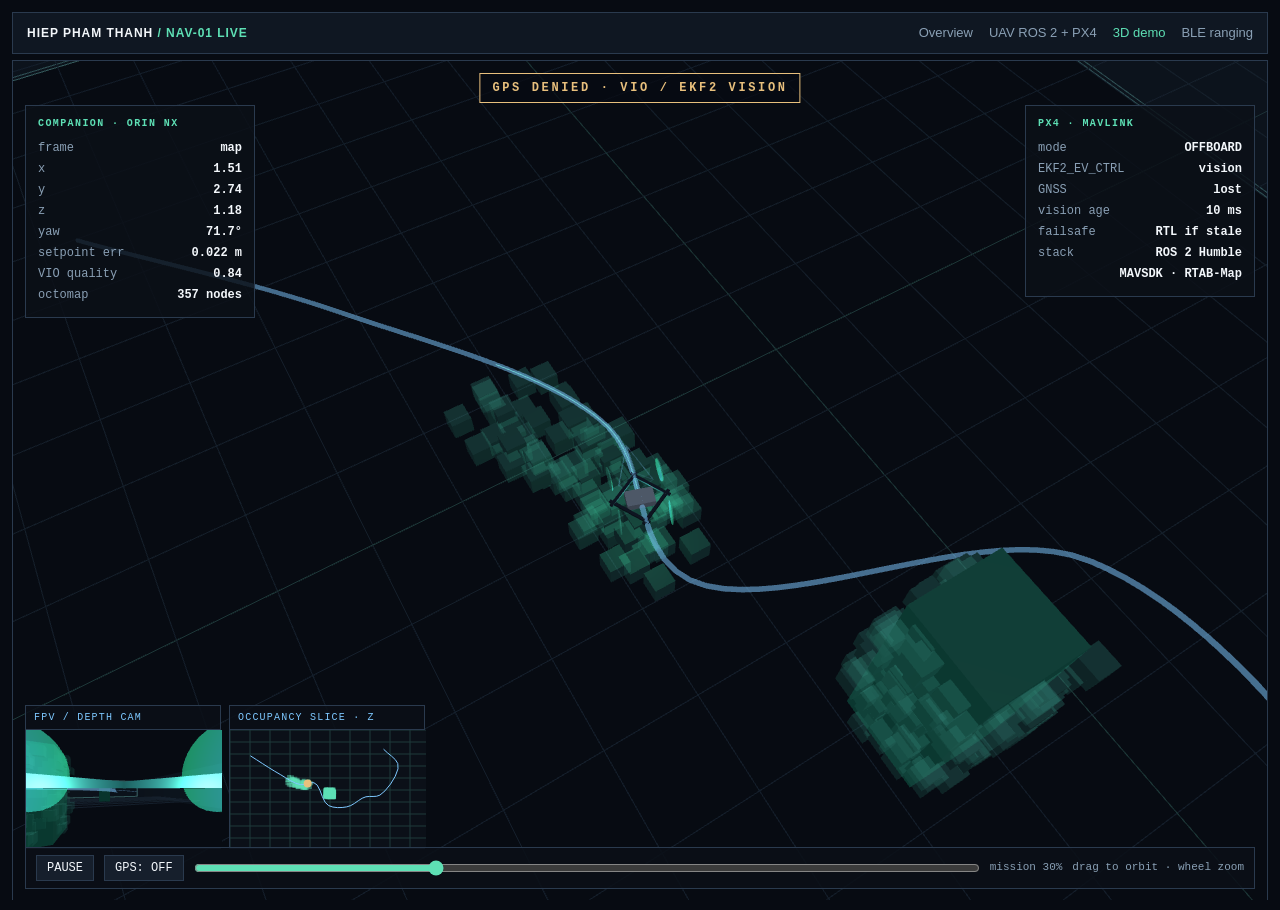
==== demo.html @ d5bab19a "NAV-01 GPS-denied guidance demo and portfolio pages" ====
<!DOCTYPE html>
<html lang="en">
<head>
  <meta charset="utf-8" />
  <meta name="viewport" content="width=device-width, initial-scale=1" />
  <title>NAV-01 · GPS-denied guidance demo</title>
  <link rel="stylesheet" href="css/site.css" />
  <style>
    html, body { height: 100%; overflow: hidden; background: #070b12; }
    .wrap { max-width: none; padding: 0; height: 100%; }
    nav { margin: 10px 12px 0; }
    #stage { position: relative; height: calc(100% - 58px); margin: 8px 12px 12px; border: 1px solid var(--line); background: #070b12; }
    canvas.webgl { display: block; width: 100%; height: 100%; }
    .hud {
      position: absolute; inset: 0; pointer-events: none;
      font-family: Consolas, "Cascadia Mono", monospace;
    }
    .hud * { pointer-events: auto; }
    .banner {
      position: absolute; top: 12px; left: 50%; transform: translateX(-50%);
      letter-spacing: 0.22em; font-size: 12px; font-weight: 700;
      color: #e8c07d; border: 1px solid #e8c07d; padding: 5px 12px;
      background: rgba(7,11,18,0.72);
    }
    .banner.go { color: #5ee0b5; border-color: #5ee0b5; }
    .panel-hud {
      position: absolute; background: rgba(11,16,24,0.82);
      border: 1px solid var(--line); padding: 10px 12px; width: 230px;
      font-size: 12px; color: var(--muted);
    }
    .panel-hud h4 {
      color: var(--accent); font-size: 10px; letter-spacing: 0.14em;
      margin: 0 0 8px; font-weight: 700;
    }
    .row { display: flex; justify-content: space-between; gap: 8px; margin: 3px 0; }
    .row b { color: var(--title); font-weight: 600; }
    .left { left: 12px; top: 44px; }
    .right { right: 12px; top: 44px; }
    .feeds {
      position: absolute; left: 12px; bottom: 52px; display: flex; gap: 8px;
    }
    .feed {
      width: 196px; background: rgba(11,16,24,0.86); border: 1px solid var(--line);
    }
    .feed .cap {
      font-size: 10px; letter-spacing: 0.12em; color: var(--accent-2);
      padding: 4px 8px; border-bottom: 1px solid var(--line);
    }
    .feed canvas { display: block; width: 196px; height: 118px; background: #0b1018; }
    .bar {
      position: absolute; left: 12px; right: 12px; bottom: 12px;
      display: flex; align-items: center; gap: 10px;
      background: rgba(11,16,24,0.86); border: 1px solid var(--line); padding: 7px 10px;
    }
    .bar button {
      background: #161f2c; color: var(--title); border: 1px solid var(--line);
      padding: 5px 10px; cursor: pointer; font: 12px Consolas, monospace;
    }
    .bar button:hover { border-color: var(--accent); color: var(--accent); }
    .bar input[type=range] { flex: 1; accent-color: #5ee0b5; }
    .hint { color: var(--muted); font-size: 11px; }
  </style>
</head>
<body>
  <div class="wrap">
    <nav>
      <div class="brand">HIEP PHAM THANH <span>/ NAV-01 LIVE</span></div>
      <div class="links">
        <a href="index.html">Overview</a>
        <a href="uav.html">UAV ROS 2 + PX4</a>
        <a class="on" href="demo.html">3D demo</a>
        <a href="ble.html">BLE ranging</a>
      </div>
    </nav>
    <div id="stage">
      <canvas id="view" class="webgl"></canvas>
      <div class="hud">
        <div class="banner" id="gpsBanner">GPS DENIED · VIO / EKF2 VISION</div>
        <div class="panel-hud left">
          <h4>COMPANION · ORIN NX</h4>
          <div class="row"><span>frame</span><b id="tFrame">map</b></div>
          <div class="row"><span>x</span><b id="tX">0.00</b></div>
          <div class="row"><span>y</span><b id="tY">0.00</b></div>
          <div class="row"><span>z</span><b id="tZ">0.00</b></div>
          <div class="row"><span>yaw</span><b id="tYaw">0.0°</b></div>
          <div class="row"><span>setpoint err</span><b id="tErr">0.04 m</b></div>
          <div class="row"><span>VIO quality</span><b id="tVio">0.92</b></div>
          <div class="row"><span>octomap</span><b id="tOcc">0 nodes</b></div>
        </div>
        <div class="panel-hud right">
          <h4>PX4 · MAVLINK</h4>
          <div class="row"><span>mode</span><b>OFFBOARD</b></div>
          <div class="row"><span>EKF2_EV_CTRL</span><b>vision</b></div>
          <div class="row"><span>GNSS</span><b id="tGps">lost</b></div>
          <div class="row"><span>vision age</span><b id="tAge">12 ms</b></div>
          <div class="row"><span>failsafe</span><b>RTL if stale</b></div>
          <div class="row"><span>stack</span><b>ROS 2 Humble</b></div>
          <div class="row"><span></span><b>MAVSDK · RTAB-Map</b></div>
        </div>
        <div class="feeds">
          <div class="feed">
            <div class="cap">FPV / DEPTH CAM</div>
            <canvas id="fpv" class="webgl" width="196" height="118"></canvas>
          </div>
          <div class="feed">
            <div class="cap">OCCUPANCY SLICE · Z</div>
            <canvas id="occ" width="196" height="118"></canvas>
          </div>
        </div>
        <div class="bar">
          <button id="btnPlay">PAUSE</button>
          <button id="btnGps">GPS: OFF</button>
          <input id="scrub" type="range" min="0" max="1000" value="0" />
          <span class="hint" id="tMission">mission 0%</span>
          <span class="hint">drag to orbit · wheel zoom</span>
        </div>
      </div>
    </div>
  </div>
  <script src="vendor/three.min.js"></script>
  <script>
  (() => {
    const stage = document.getElementById("stage");
    const canvas = document.getElementById("view");
    const renderer = new THREE.WebGLRenderer({ canvas, antialias: true, alpha: false });
    renderer.setPixelRatio(Math.min(devicePixelRatio, 2));
    renderer.outputColorSpace = THREE.SRGBColorSpace;
    renderer.setClearColor(0x070b12, 1);

    const scene = new THREE.Scene();
    scene.fog = new THREE.FogExp2(0x070b12, 0.028);

    const camera = new THREE.PerspectiveCamera(50, 1, 0.08, 80);
    const fpvCam = new THREE.PerspectiveCamera(70, 196 / 118, 0.05, 20);

    const fpvCanvas = document.getElementById("fpv");
    const fpvRenderer = new THREE.WebGLRenderer({ canvas: fpvCanvas, antialias: true });
    fpvRenderer.setPixelRatio(1);
    fpvRenderer.setSize(196, 118, false);
    fpvRenderer.setClearColor(0x070b12, 1);
    const occCanvas = document.getElementById("occ");
    const occCtx = occCanvas.getContext("2d");

    scene.add(new THREE.HemisphereLight(0xb7d4ff, 0x1a1510, 0.55));
    const sun = new THREE.DirectionalLight(0xe8f2ff, 0.85);
    sun.position.set(6, 12, 4);
    scene.add(sun);
    const noseLight = new THREE.PointLight(0x5ee0b5, 1.4, 6);
    scene.add(noseLight);

    const grid = new THREE.GridHelper(28, 28, 0x1e3a3a, 0x15202c);
    scene.add(grid);

    const matWall = new THREE.MeshStandardMaterial({ color: 0x1b2836, metalness: 0.15, roughness: 0.8 });
    const matAccent = new THREE.MeshStandardMaterial({ color: 0x0e3d34, emissive: 0x08352c, metalness: 0.2, roughness: 0.6 });
    function box(w, h, d, x, y, z, mat = matWall) {
      const m = new THREE.Mesh(new THREE.BoxGeometry(w, h, d), mat);
      m.position.set(x, y, z);
      scene.add(m);
      return m;
    }
    function wallEdges(w, h, d, x, y, z) {
      const mesh = new THREE.Mesh(new THREE.BoxGeometry(w, h, d), new THREE.MeshBasicMaterial({
        color: 0x1a2a38, transparent: true, opacity: 0.16, side: THREE.DoubleSide
      }));
      mesh.position.set(x, y, z);
      scene.add(mesh);
      const edges = new THREE.LineSegments(
        new THREE.EdgesGeometry(mesh.geometry),
        new THREE.LineBasicMaterial({ color: 0x3d6a6a })
      );
      edges.position.copy(mesh.position);
      scene.add(edges);
    }
    wallEdges(28, 3.2, 0.08, 4, 1.5, -7.2);
    wallEdges(28, 3.2, 0.08, 4, 1.5, 11.2);
    wallEdges(0.08, 3.2, 18.5, -10, 1.5, 2);
    wallEdges(0.08, 3.2, 18.5, 18, 1.5, 2);
    const pillars = [
      box(0.9, 2.2, 0.9, 4.2, 1.1, 1.4, matAccent),
      box(0.9, 2.2, 0.9, 8.6, 1.1, -1.8, matAccent),
      box(1.1, 2.2, 1.1, 11.2, 1.1, 3.6, matAccent),
    ];

    const drone = new THREE.Group();
    const bodyMat = new THREE.MeshStandardMaterial({ color: 0xd5dee8, metalness: 0.55, roughness: 0.28 });
    const armMat = new THREE.MeshStandardMaterial({ color: 0x2a3544, metalness: 0.4, roughness: 0.45 });
    const propMat = new THREE.MeshStandardMaterial({ color: 0x5ee0b5, emissive: 0x146b4d, emissiveIntensity: 0.55, transparent: true, opacity: 0.55 });
    drone.add(new THREE.Mesh(new THREE.BoxGeometry(0.26, 0.07, 0.16), bodyMat));
    [[0.22, 0.22], [0.22, -0.22], [-0.22, 0.22], [-0.22, -0.22]].forEach(([x, z], i) => {
      const arm = new THREE.Mesh(new THREE.BoxGeometry(0.42, 0.018, 0.03), armMat);
      arm.position.set(x * 0.55, 0.01, z * 0.55);
      arm.rotation.y = Math.atan2(z, x);
      drone.add(arm);
      const prop = new THREE.Mesh(new THREE.CylinderGeometry(0.11, 0.11, 0.01, 24), propMat);
      prop.rotation.x = Math.PI / 2;
      prop.position.set(x * 1.05, 0.05, z * 1.05);
      prop.userData.spin = i % 2 ? 1 : -1;
      drone.add(prop);
    });
    const frustum = new THREE.Mesh(
      new THREE.ConeGeometry(0.16, 0.42, 4, 1, true),
      new THREE.MeshBasicMaterial({ color: 0x7ec8ff, transparent: true, opacity: 0.12, wireframe: true })
    );
    frustum.rotation.x = -Math.PI / 2;
    frustum.position.set(0, 0, -0.38);
    frustum.layers.set(2);
    drone.add(frustum);
    scene.add(drone);
    camera.layers.enable(2);

    const curve = new THREE.CatmullRomCurve3([
      new THREE.Vector3(-5.5, 0.35, 6.5),
      new THREE.Vector3(-2.2, 0.9, 4.2),
      new THREE.Vector3(0.6, 1.15, 2.6),
      new THREE.Vector3(2.4, 1.2, 2.8),
      new THREE.Vector3(4.0, 1.25, -0.2),
      new THREE.Vector3(6.4, 1.3, -0.4),
      new THREE.Vector3(8.5, 1.28, 0.9),
      new THREE.Vector3(10.4, 1.32, 1.2),
      new THREE.Vector3(12.6, 1.2, 5.2),
      new THREE.Vector3(10.8, 1.05, 7.4),
    ]);
    const pathGeo = new THREE.TubeGeometry(curve, 180, 0.025, 8, false);
    scene.add(new THREE.Mesh(pathGeo, new THREE.MeshBasicMaterial({ color: 0x7ec8ff, transparent: true, opacity: 0.55 })));

    const trailPts = [];
    const trailGeo = new THREE.BufferGeometry();
    const trail = new THREE.Line(trailGeo, new THREE.LineBasicMaterial({ color: 0x5ee0b5 }));
    scene.add(trail);

    const maxOcc = 900;
    const occMesh = new THREE.InstancedMesh(
      new THREE.BoxGeometry(0.22, 0.22, 0.22),
      new THREE.MeshStandardMaterial({ color: 0x5ee0b5, transparent: true, opacity: 0.32, roughness: 0.5 }),
      maxOcc
    );
    occMesh.instanceMatrix.setUsage(THREE.DynamicDrawUsage);
    occMesh.count = 0;
    scene.add(occMesh);
    const dummy = new THREE.Object3D();
    const occCells = [];
    function considerOcc(x, y, z) {
      const k = `${x.toFixed(1)},${y.toFixed(1)},${z.toFixed(1)}`;
      if (occCells.find((c) => c.k === k) || occCells.length >= maxOcc) return;
      occCells.push({ k, x, y, z });
    }
    function harvestOcc(pos) {
      pillars.forEach((p) => {
        if (pos.distanceTo(p.position) < 5.2) {
          for (let i = 0; i < 10; i++) {
            considerOcc(
              p.position.x + (Math.random() - 0.5) * 1.1,
              0.2 + Math.random() * 1.8,
              p.position.z + (Math.random() - 0.5) * 1.1
            );
          }
        }
      });
      for (let i = 0; i < 3; i++) {
        considerOcc(pos.x + (Math.random() - 0.5) * 1.1, 0.1 + Math.random() * 0.25, pos.z + (Math.random() - 0.5) * 1.1);
      }
    }
    function syncOcc() {
      occCells.forEach((c, i) => {
        dummy.position.set(c.x, c.y, c.z);
        dummy.scale.setScalar(1);
        dummy.updateMatrix();
        occMesh.setMatrixAt(i, dummy.matrix);
      });
      occMesh.count = occCells.length;
      occMesh.instanceMatrix.needsUpdate = true;
    }

    let playing = true;
    let gpsOn = false;
    let t = 0.22;
    const orbit = { theta: 0.5, phi: 0.58, r: 8.6 };
    let dragging = false, lx = 0, ly = 0;

    canvas.addEventListener("pointerdown", (e) => { dragging = true; lx = e.clientX; ly = e.clientY; });
    window.addEventListener("pointerup", () => dragging = false);
    window.addEventListener("pointermove", (e) => {
      if (!dragging) return;
      orbit.theta -= (e.clientX - lx) * 0.005;
      orbit.phi = Math.min(1.25, Math.max(0.18, orbit.phi + (e.clientY - ly) * 0.005));
      lx = e.clientX; ly = e.clientY;
    });
    stage.addEventListener("wheel", (e) => {
      e.preventDefault();
      orbit.r = Math.min(14, Math.max(3.2, orbit.r + e.deltaY * 0.006));
    }, { passive: false });

    document.getElementById("btnPlay").onclick = () => {
      playing = !playing;
      document.getElementById("btnPlay").textContent = playing ? "PAUSE" : "PLAY";
    };
    document.getElementById("btnGps").onclick = () => {
      gpsOn = !gpsOn;
      document.getElementById("btnGps").textContent = gpsOn ? "GPS: ON" : "GPS: OFF";
      const b = document.getElementById("gpsBanner");
      b.textContent = gpsOn ? "GNSS LOCK · EKF2 GPS+VISION" : "GPS DENIED · VIO / EKF2 VISION";
      b.classList.toggle("go", gpsOn);
      document.getElementById("tGps").textContent = gpsOn ? "fix" : "lost";
    };
    const scrub = document.getElementById("scrub");
    scrub.oninput = () => { t = Number(scrub.value) / 1000; };

    function resize() {
      const w = stage.clientWidth, h = stage.clientHeight;
      renderer.setSize(w, h, false);
      camera.aspect = w / Math.max(h, 1);
      camera.updateProjectionMatrix();
    }
    window.addEventListener("resize", resize);
    resize();

    const tmp = new THREE.Vector3();
    const look = new THREE.Vector3();
    function poseAt(u) {
      const p = curve.getPointAt(u);
      const tan = curve.getTangentAt(u);
      return { p, tan };
    }

    function drawOccMap(pos) {
      const w = occCanvas.width, h = occCanvas.height;
      occCtx.fillStyle = "#0b1018";
      occCtx.fillRect(0, 0, w, h);
      occCtx.strokeStyle = "#1e3a3a";
      for (let i = 0; i < 10; i++) {
        occCtx.beginPath(); occCtx.moveTo(i * 20, 0); occCtx.lineTo(i * 20, h); occCtx.stroke();
        occCtx.beginPath(); occCtx.moveTo(0, i * 12); occCtx.lineTo(w, i * 12); occCtx.stroke();
      }
      const sx = (x) => ((x + 8) / 24) * w;
      const sy = (z) => h - ((z + 6) / 16) * h;
      occCtx.fillStyle = "rgba(94,224,181,0.45)";
      occCells.forEach((c) => occCtx.fillRect(sx(c.x) - 2, sy(c.z) - 2, 4, 4));
      occCtx.strokeStyle = "#7ec8ff";
      occCtx.beginPath();
      curve.getPoints(40).forEach((p, i) => i ? occCtx.lineTo(sx(p.x), sy(p.z)) : occCtx.moveTo(sx(p.x), sy(p.z)));
      occCtx.stroke();
      occCtx.fillStyle = "#e8c07d";
      occCtx.beginPath(); occCtx.arc(sx(pos.x), sy(pos.z), 4, 0, Math.PI * 2); occCtx.fill();
    }

    const clock = new THREE.Clock();
    function tick() {
      requestAnimationFrame(tick);
      const dt = Math.min(clock.getDelta(), 0.05);
      if (playing) t = (t + dt * 0.06) % 1;
      scrub.value = String(Math.floor(t * 1000));

      const { p, tan } = poseAt(t);
      drone.position.copy(p);
      drone.lookAt(p.x + tan.x, p.y + tan.y, p.z + tan.z);
      drone.children.forEach((ch) => {
        if (ch.userData.spin) ch.rotation.z += dt * 28 * ch.userData.spin;
      });
      noseLight.position.copy(p);

      trailPts.push(p.clone());
      if (trailPts.length > 240) trailPts.shift();
      trailGeo.setFromPoints(trailPts);

      harvestOcc(p);
      if (playing) syncOcc();

      const yaw = Math.atan2(tan.x, tan.z);
      document.getElementById("tX").textContent = p.x.toFixed(2);
      document.getElementById("tY").textContent = p.z.toFixed(2);
      document.getElementById("tZ").textContent = p.y.toFixed(2);
      document.getElementById("tYaw").textContent = (yaw * 180 / Math.PI).toFixed(1) + "°";
      document.getElementById("tErr").textContent = (0.03 + Math.sin(t * 40) * 0.02).toFixed(3) + " m";
      document.getElementById("tVio").textContent = (gpsOn ? 0.97 : 0.88 + 0.08 * Math.sin(t * 12)).toFixed(2);
      document.getElementById("tOcc").textContent = occCells.length + " nodes";
      document.getElementById("tAge").textContent = (9 + Math.floor(Math.random() * 8)) + " ms";
      document.getElementById("tFrame").textContent = gpsOn ? "local_ned" : "map";
      document.getElementById("tMission").textContent = "mission " + Math.floor(t * 100) + "%";

      tmp.set(
        p.x + orbit.r * Math.sin(orbit.phi) * Math.cos(orbit.theta),
        p.y + orbit.r * Math.cos(orbit.phi),
        p.z + orbit.r * Math.sin(orbit.phi) * Math.sin(orbit.theta)
      );
      camera.position.lerp(tmp, 0.12);
      look.copy(p); look.y += 0.3;
      camera.lookAt(look);

      fpvCam.position.copy(p);
      fpvCam.lookAt(p.x + tan.x * 3, p.y + 0.05, p.z + tan.z * 3);

      renderer.render(scene, camera);
      fpvRenderer.render(scene, fpvCam);
      drawOccMap(p);
    }
    tick();
  })();
  </script>
</body>
</html>
---- css/site.css ----
:root {
  --bg: #0b1018;
  --bg-2: #111924;
  --panel: #161f2c;
  --line: #2a3a4e;
  --ink: #d7e2ee;
  --muted: #8aa0b5;
  --title: #f3f7fb;
  --accent: #5ee0b5;
  --accent-2: #7ec8ff;
  --warn: #e8c07d;
  --max: 1080px;
}
* { box-sizing: border-box; margin: 0; padding: 0; }
html, body {
  background: var(--bg);
  color: var(--ink);
  font: 15px/1.5 "Segoe UI", "IBM Plex Sans", Calibri, sans-serif;
}
body {
  background-image:
    linear-gradient(rgba(94,224,181,0.035) 1px, transparent 1px),
    linear-gradient(90deg, rgba(94,224,181,0.035) 1px, transparent 1px);
  background-size: 28px 28px;
  min-height: 100vh;
}
a { color: var(--accent); text-decoration: none; }
a:hover { text-decoration: underline; }
.wrap { max-width: var(--max); margin: 0 auto; padding: 22px 22px 64px; }
nav {
  display: flex;
  justify-content: space-between;
  align-items: center;
  gap: 16px;
  padding: 10px 14px;
  border: 1px solid var(--line);
  background: rgba(17,25,36,0.92);
  position: sticky;
  top: 12px;
  z-index: 5;
}
.brand { font-weight: 700; letter-spacing: 0.08em; color: var(--title); font-size: 12px; }
.brand span { color: var(--accent); }
.links { display: flex; gap: 16px; flex-wrap: wrap; font-size: 13px; }
.links a { color: var(--muted); text-decoration: none; }
.links a:hover, .links a.on { color: var(--accent); }
.hero { margin: 36px 0 28px; }
.kicker {
  font-size: 11px;
  letter-spacing: 0.16em;
  text-transform: uppercase;
  color: var(--accent);
  font-weight: 700;
}
h1 { font-size: 34px; line-height: 1.1; color: var(--title); margin: 8px 0 10px; letter-spacing: 0.02em; }
.lede { color: var(--muted); max-width: 72ch; }
.meta { margin-top: 14px; display: flex; gap: 18px; flex-wrap: wrap; color: var(--muted); font-size: 13px; }
.grid { display: grid; grid-template-columns: repeat(2, 1fr); gap: 14px; }
.card {
  background: var(--panel);
  border: 1px solid var(--line);
  padding: 16px 16px 14px;
  min-height: 148px;
  display: flex;
  flex-direction: column;
  gap: 6px;
}
.card:hover { border-color: var(--accent); }
.card .id { font-size: 11px; color: var(--accent-2); letter-spacing: 0.12em; }
.card h2 { font-size: 18px; color: var(--title); }
.card p { color: var(--muted); font-size: 13.5px; flex: 1; }
.tagrow { display: flex; gap: 6px; flex-wrap: wrap; }
.tag {
  font-size: 11px;
  border: 1px solid var(--line);
  color: var(--ink);
  padding: 2px 7px;
}
.stats { display: grid; grid-template-columns: repeat(4, 1fr); gap: 10px; margin: 22px 0; }
.stat { background: var(--bg-2); border: 1px solid var(--line); padding: 12px; }
.stat b { display: block; color: var(--accent); font-size: 20px; font-family: Consolas, monospace; }
.stat span { color: var(--muted); font-size: 12px; }
h3 { color: var(--title); font-size: 18px; margin: 28px 0 10px; }
p { margin: 0 0 10px; }
ul, ol { padding-left: 18px; margin: 0 0 12px; }
li { margin: 0 0 5px; }
.panel {
  background: var(--panel);
  border: 1px solid var(--line);
  padding: 16px;
  margin: 12px 0 18px;
  overflow-x: auto;
}
.note { color: var(--warn); font-size: 13px; }
.two { display: grid; grid-template-columns: 1.15fr 0.85fr; gap: 14px; }
table { width: 100%; border-collapse: collapse; font-size: 13.5px; }
th, td { text-align: left; padding: 7px 8px; border-bottom: 1px solid var(--line); vertical-align: top; }
th { color: var(--muted); font-weight: 600; font-size: 12px; letter-spacing: 0.06em; text-transform: uppercase; }
code, .mono { font-family: Consolas, "Cascadia Mono", monospace; font-size: 12.5px; color: var(--accent-2); }
footer { margin-top: 40px; color: var(--muted); font-size: 12px; border-top: 1px solid var(--line); padding-top: 14px; }
svg.diagram { width: 100%; height: auto; display: block; }
.steps { display: grid; grid-template-columns: repeat(5, 1fr); gap: 8px; }
.step { background: var(--bg-2); border: 1px solid var(--line); padding: 10px; font-size: 12.5px; }
.step b { display: block; color: var(--accent); font-size: 11px; letter-spacing: 0.08em; margin-bottom: 4px; }
@media (max-width: 820px) {
  .grid, .stats, .two, .steps { grid-template-columns: 1fr; }
  h1 { font-size: 26px; }
  nav { position: static; }
}
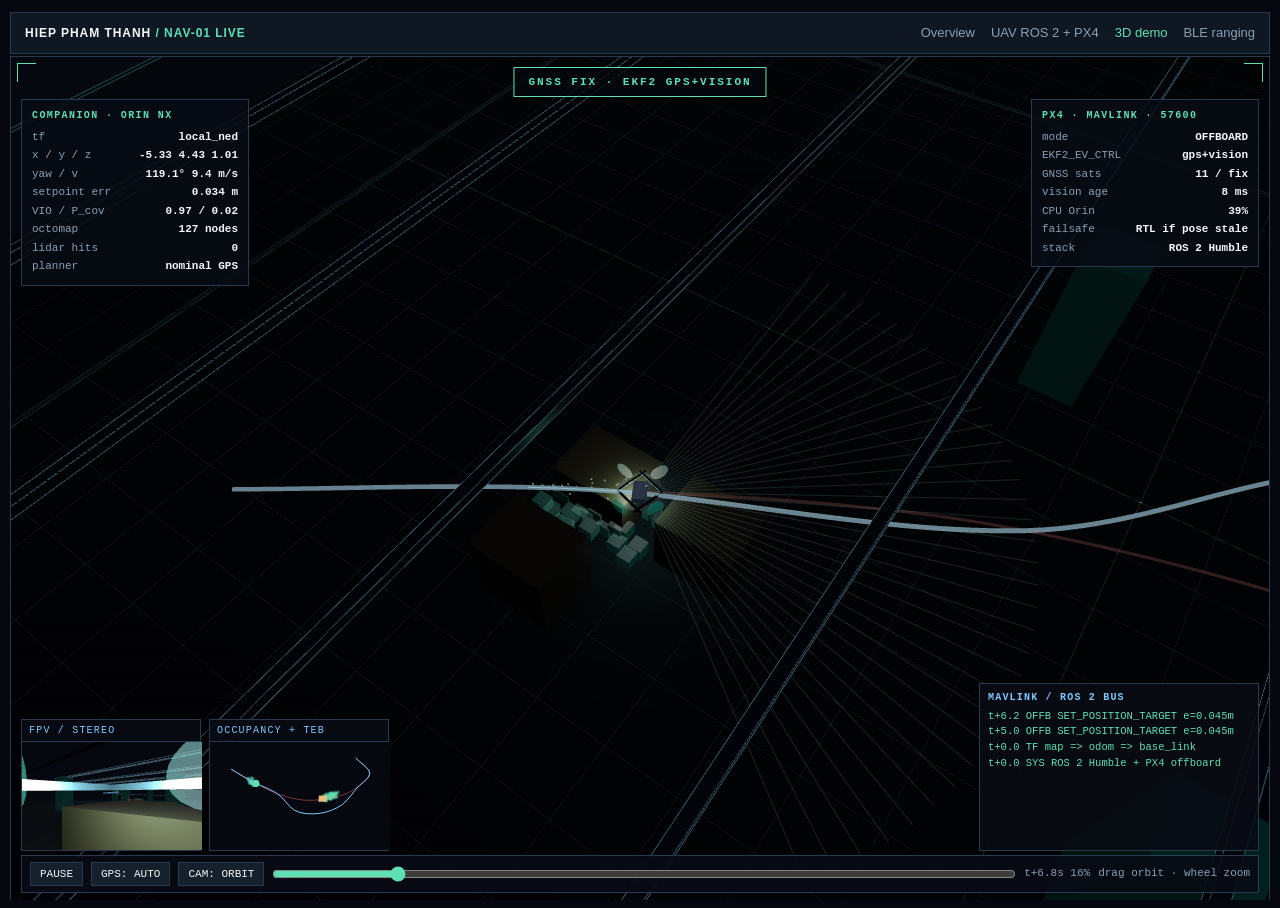
==== commit 9f981924: "Richer GPS-denied hangar demo: lidar, AGV dodge, TEB replan, MAVLink bus" ====
--- a/demo.html
+++ b/demo.html
@@ -6,59 +6,67 @@
   <title>NAV-01 · GPS-denied guidance demo</title>
   <link rel="stylesheet" href="css/site.css" />
   <style>
-    html, body { height: 100%; overflow: hidden; background: #070b12; }
+    html, body { height: 100%; overflow: hidden; background: #05080e; }
     .wrap { max-width: none; padding: 0; height: 100%; }
-    nav { margin: 10px 12px 0; }
-    #stage { position: relative; height: calc(100% - 58px); margin: 8px 12px 12px; border: 1px solid var(--line); background: #070b12; }
+    nav { margin: 8px 10px 0; }
+    #stage { position: relative; height: calc(100% - 52px); margin: 6px 10px 10px; border: 1px solid #2a3a4e; background: #05080e; overflow: hidden; }
     canvas.webgl { display: block; width: 100%; height: 100%; }
-    .hud {
-      position: absolute; inset: 0; pointer-events: none;
-      font-family: Consolas, "Cascadia Mono", monospace;
-    }
+    .scan {
+      pointer-events: none; position: absolute; inset: 0;
+      background: repeating-linear-gradient(transparent, transparent 2px, rgba(94,224,181,0.025) 3px);
+    }
+    .hud { position: absolute; inset: 0; pointer-events: none; font-family: Consolas, "Cascadia Mono", monospace; }
     .hud * { pointer-events: auto; }
     .banner {
-      position: absolute; top: 12px; left: 50%; transform: translateX(-50%);
-      letter-spacing: 0.22em; font-size: 12px; font-weight: 700;
-      color: #e8c07d; border: 1px solid #e8c07d; padding: 5px 12px;
-      background: rgba(7,11,18,0.72);
+      position: absolute; top: 10px; left: 50%; transform: translateX(-50%);
+      letter-spacing: 0.18em; font-size: 11px; font-weight: 700;
+      color: #e8c07d; border: 1px solid #e8c07d; padding: 6px 14px;
+      background: rgba(5,8,14,0.78); white-space: nowrap;
     }
     .banner.go { color: #5ee0b5; border-color: #5ee0b5; }
+    .banner.bad { color: #ff6b6b; border-color: #ff6b6b; animation: pulse 0.7s infinite; }
+    @keyframes pulse { 50% { opacity: 0.45; } }
     .panel-hud {
-      position: absolute; background: rgba(11,16,24,0.82);
-      border: 1px solid var(--line); padding: 10px 12px; width: 230px;
-      font-size: 12px; color: var(--muted);
-    }
-    .panel-hud h4 {
-      color: var(--accent); font-size: 10px; letter-spacing: 0.14em;
-      margin: 0 0 8px; font-weight: 700;
-    }
-    .row { display: flex; justify-content: space-between; gap: 8px; margin: 3px 0; }
-    .row b { color: var(--title); font-weight: 600; }
-    .left { left: 12px; top: 44px; }
-    .right { right: 12px; top: 44px; }
-    .feeds {
-      position: absolute; left: 12px; bottom: 52px; display: flex; gap: 8px;
-    }
-    .feed {
-      width: 196px; background: rgba(11,16,24,0.86); border: 1px solid var(--line);
-    }
-    .feed .cap {
-      font-size: 10px; letter-spacing: 0.12em; color: var(--accent-2);
-      padding: 4px 8px; border-bottom: 1px solid var(--line);
-    }
-    .feed canvas { display: block; width: 196px; height: 118px; background: #0b1018; }
+      position: absolute; background: rgba(8,12,20,0.86);
+      border: 1px solid #2a3a4e; padding: 8px 10px; width: 228px;
+      font-size: 11px; color: #8aa0b5;
+    }
+    .panel-hud h4 { color: #5ee0b5; font-size: 10px; letter-spacing: 0.14em; margin: 0 0 6px; }
+    .row { display: flex; justify-content: space-between; gap: 8px; margin: 2px 0; }
+    .row b { color: #f3f7fb; font-weight: 600; }
+    .warn { color: #e8c07d !important; }
+    .err { color: #ff8a8a !important; }
+    .left { left: 10px; top: 42px; }
+    .right { right: 10px; top: 42px; }
+    .log {
+      position: absolute; right: 10px; bottom: 52px; width: 280px; height: 168px;
+      background: rgba(8,12,20,0.88); border: 1px solid #2a3a4e; overflow: hidden;
+      font-size: 10.5px; color: #8aa0b5; padding: 6px 8px;
+    }
+    .log h4 { color: #7ec8ff; font-size: 10px; letter-spacing: 0.12em; margin: 0 0 4px; }
+    .log .line { white-space: nowrap; }
+    .log .ok { color: #5ee0b5; }
+    .log .y { color: #e8c07d; }
+    .log .r { color: #ff8a8a; }
+    .feeds { position: absolute; left: 10px; bottom: 52px; display: flex; gap: 8px; }
+    .feed { width: 180px; background: rgba(8,12,20,0.88); border: 1px solid #2a3a4e; }
+    .feed .cap { font-size: 10px; letter-spacing: 0.12em; color: #7ec8ff; padding: 3px 7px; border-bottom: 1px solid #2a3a4e; }
+    .feed canvas { display: block; width: 180px; height: 108px; background: #05080e; }
     .bar {
-      position: absolute; left: 12px; right: 12px; bottom: 12px;
-      display: flex; align-items: center; gap: 10px;
-      background: rgba(11,16,24,0.86); border: 1px solid var(--line); padding: 7px 10px;
+      position: absolute; left: 10px; right: 10px; bottom: 10px;
+      display: flex; align-items: center; gap: 8px;
+      background: rgba(8,12,20,0.9); border: 1px solid #2a3a4e; padding: 6px 8px;
     }
     .bar button {
-      background: #161f2c; color: var(--title); border: 1px solid var(--line);
-      padding: 5px 10px; cursor: pointer; font: 12px Consolas, monospace;
-    }
-    .bar button:hover { border-color: var(--accent); color: var(--accent); }
+      background: #161f2c; color: #f3f7fb; border: 1px solid #2a3a4e;
+      padding: 5px 9px; cursor: pointer; font: 11px Consolas, monospace;
+    }
+    .bar button:hover { border-color: #5ee0b5; color: #5ee0b5; }
     .bar input[type=range] { flex: 1; accent-color: #5ee0b5; }
-    .hint { color: var(--muted); font-size: 11px; }
+    .hint { color: #8aa0b5; font-size: 11px; }
+    .corners:before, .corners:after { content: ""; position: absolute; width: 18px; height: 18px; border: 1px solid #5ee0b5; pointer-events: none; }
+    .corners:before { top: 6px; left: 6px; border-right: 0; border-bottom: 0; }
+    .corners:after { top: 6px; right: 6px; border-left: 0; border-bottom: 0; }
   </style>
 </head>
 <body>
@@ -72,47 +80,47 @@
         <a href="ble.html">BLE ranging</a>
       </div>
     </nav>
-    <div id="stage">
+    <div id="stage" class="corners">
       <canvas id="view" class="webgl"></canvas>
+      <div class="scan"></div>
       <div class="hud">
         <div class="banner" id="gpsBanner">GPS DENIED · VIO / EKF2 VISION</div>
         <div class="panel-hud left">
           <h4>COMPANION · ORIN NX</h4>
-          <div class="row"><span>frame</span><b id="tFrame">map</b></div>
-          <div class="row"><span>x</span><b id="tX">0.00</b></div>
-          <div class="row"><span>y</span><b id="tY">0.00</b></div>
-          <div class="row"><span>z</span><b id="tZ">0.00</b></div>
-          <div class="row"><span>yaw</span><b id="tYaw">0.0°</b></div>
+          <div class="row"><span>tf</span><b id="tFrame">map => odom => base</b></div>
+          <div class="row"><span>x / y / z</span><b id="tPos">0 0 0</b></div>
+          <div class="row"><span>yaw / v</span><b id="tYaw">0°  0.0 m/s</b></div>
           <div class="row"><span>setpoint err</span><b id="tErr">0.04 m</b></div>
-          <div class="row"><span>VIO quality</span><b id="tVio">0.92</b></div>
+          <div class="row"><span>VIO / P_cov</span><b id="tVio">0.92 / 0.04</b></div>
           <div class="row"><span>octomap</span><b id="tOcc">0 nodes</b></div>
+          <div class="row"><span>lidar hits</span><b id="tLid">0</b></div>
+          <div class="row"><span>planner</span><b id="tPlan">nominal</b></div>
         </div>
         <div class="panel-hud right">
-          <h4>PX4 · MAVLINK</h4>
-          <div class="row"><span>mode</span><b>OFFBOARD</b></div>
-          <div class="row"><span>EKF2_EV_CTRL</span><b>vision</b></div>
-          <div class="row"><span>GNSS</span><b id="tGps">lost</b></div>
+          <h4>PX4 · MAVLINK · 57600</h4>
+          <div class="row"><span>mode</span><b id="tMode">OFFBOARD</b></div>
+          <div class="row"><span>EKF2_EV_CTRL</span><b id="tEkf">vision</b></div>
+          <div class="row"><span>GNSS sats</span><b id="tGps">0 / lost</b></div>
           <div class="row"><span>vision age</span><b id="tAge">12 ms</b></div>
-          <div class="row"><span>failsafe</span><b>RTL if stale</b></div>
+          <div class="row"><span>CPU Orin</span><b id="tCpu">41%</b></div>
+          <div class="row"><span>failsafe</span><b>RTL if pose stale</b></div>
           <div class="row"><span>stack</span><b>ROS 2 Humble</b></div>
-          <div class="row"><span></span><b>MAVSDK · RTAB-Map</b></div>
         </div>
         <div class="feeds">
-          <div class="feed">
-            <div class="cap">FPV / DEPTH CAM</div>
-            <canvas id="fpv" class="webgl" width="196" height="118"></canvas>
-          </div>
-          <div class="feed">
-            <div class="cap">OCCUPANCY SLICE · Z</div>
-            <canvas id="occ" width="196" height="118"></canvas>
-          </div>
+          <div class="feed"><div class="cap">FPV / STEREO</div><canvas id="fpv" class="webgl" width="180" height="108"></canvas></div>
+          <div class="feed"><div class="cap">OCCUPANCY + TEB</div><canvas id="occ" width="180" height="108"></canvas></div>
+        </div>
+        <div class="log" id="mavlog">
+          <h4>MAVLINK / ROS 2 BUS</h4>
+          <div id="logLines"></div>
         </div>
         <div class="bar">
           <button id="btnPlay">PAUSE</button>
-          <button id="btnGps">GPS: OFF</button>
+          <button id="btnGps">GPS: AUTO</button>
+          <button id="btnCam">CAM: ORBIT</button>
           <input id="scrub" type="range" min="0" max="1000" value="0" />
-          <span class="hint" id="tMission">mission 0%</span>
-          <span class="hint">drag to orbit · wheel zoom</span>
+          <span class="hint" id="tMission">t+0.0s</span>
+          <span class="hint">drag orbit · wheel zoom</span>
         </div>
       </div>
     </div>
@@ -122,173 +130,240 @@
   (() => {
     const stage = document.getElementById("stage");
     const canvas = document.getElementById("view");
-    const renderer = new THREE.WebGLRenderer({ canvas, antialias: true, alpha: false });
-    renderer.setPixelRatio(Math.min(devicePixelRatio, 2));
+    const renderer = new THREE.WebGLRenderer({ canvas, antialias: true });
+    renderer.setPixelRatio(Math.min(devicePixelRatio, 1.75));
     renderer.outputColorSpace = THREE.SRGBColorSpace;
-    renderer.setClearColor(0x070b12, 1);
+    renderer.setClearColor(0x05080e, 1);
+    renderer.toneMapping = THREE.ACESFilmicToneMapping;
+    renderer.toneMappingExposure = 1.05;
 
     const scene = new THREE.Scene();
-    scene.fog = new THREE.FogExp2(0x070b12, 0.028);
-
-    const camera = new THREE.PerspectiveCamera(50, 1, 0.08, 80);
-    const fpvCam = new THREE.PerspectiveCamera(70, 196 / 118, 0.05, 20);
-
-    const fpvCanvas = document.getElementById("fpv");
-    const fpvRenderer = new THREE.WebGLRenderer({ canvas: fpvCanvas, antialias: true });
-    fpvRenderer.setPixelRatio(1);
-    fpvRenderer.setSize(196, 118, false);
-    fpvRenderer.setClearColor(0x070b12, 1);
+    scene.fog = new THREE.FogExp2(0x05080e, 0.032);
+    const camera = new THREE.PerspectiveCamera(52, 1, 0.06, 90);
+    const fpvCam = new THREE.PerspectiveCamera(68, 180 / 108, 0.05, 18);
+    const fpvRenderer = new THREE.WebGLRenderer({ canvas: document.getElementById("fpv"), antialias: true });
+    fpvRenderer.setSize(180, 108, false);
+    fpvRenderer.setClearColor(0x05080e, 1);
     const occCanvas = document.getElementById("occ");
     const occCtx = occCanvas.getContext("2d");
 
-    scene.add(new THREE.HemisphereLight(0xb7d4ff, 0x1a1510, 0.55));
-    const sun = new THREE.DirectionalLight(0xe8f2ff, 0.85);
-    sun.position.set(6, 12, 4);
+    scene.add(new THREE.HemisphereLight(0x9ec4ff, 0x1a140e, 0.42));
+    const sun = new THREE.DirectionalLight(0xeaf3ff, 0.7);
+    sun.position.set(8, 14, 3);
     scene.add(sun);
-    const noseLight = new THREE.PointLight(0x5ee0b5, 1.4, 6);
+    const hangar = new THREE.PointLight(0x3aa0ff, 0.55, 40);
+    hangar.position.set(4, 3.4, 2);
+    scene.add(hangar);
+    const noseLight = new THREE.PointLight(0x5ee0b5, 2.2, 7);
     scene.add(noseLight);
-
-    const grid = new THREE.GridHelper(28, 28, 0x1e3a3a, 0x15202c);
-    scene.add(grid);
-
-    const matWall = new THREE.MeshStandardMaterial({ color: 0x1b2836, metalness: 0.15, roughness: 0.8 });
-    const matAccent = new THREE.MeshStandardMaterial({ color: 0x0e3d34, emissive: 0x08352c, metalness: 0.2, roughness: 0.6 });
-    function box(w, h, d, x, y, z, mat = matWall) {
+    const strobe = new THREE.PointLight(0xffffff, 0, 4);
+    scene.add(strobe);
+
+    scene.add(new THREE.GridHelper(36, 36, 0x1e3a3a, 0x121a24));
+    const floor = new THREE.Mesh(
+      new THREE.PlaneGeometry(36, 36),
+      new THREE.MeshStandardMaterial({ color: 0x0b1118, metalness: 0.35, roughness: 0.85 })
+    );
+    floor.rotation.x = -Math.PI / 2;
+    scene.add(floor);
+
+    const matSteel = new THREE.MeshStandardMaterial({ color: 0x243140, metalness: 0.55, roughness: 0.45 });
+    const matPillar = new THREE.MeshStandardMaterial({ color: 0x0f3d36, emissive: 0x06241f, metalness: 0.3, roughness: 0.5 });
+    const matCrate = new THREE.MeshStandardMaterial({ color: 0x3a2a18, metalness: 0.1, roughness: 0.8 });
+    const matAmber = new THREE.MeshStandardMaterial({ color: 0x8a5a12, emissive: 0x3a2208, metalness: 0.2, roughness: 0.6 });
+
+    function box(w, h, d, x, y, z, mat) {
       const m = new THREE.Mesh(new THREE.BoxGeometry(w, h, d), mat);
       m.position.set(x, y, z);
       scene.add(m);
       return m;
     }
-    function wallEdges(w, h, d, x, y, z) {
-      const mesh = new THREE.Mesh(new THREE.BoxGeometry(w, h, d), new THREE.MeshBasicMaterial({
-        color: 0x1a2a38, transparent: true, opacity: 0.16, side: THREE.DoubleSide
+    function edges(mesh, color) {
+      const e = new THREE.LineSegments(new THREE.EdgesGeometry(mesh.geometry), new THREE.LineBasicMaterial({ color }));
+      e.position.copy(mesh.position);
+      e.rotation.copy(mesh.rotation);
+      scene.add(e);
+    }
+    function wall(w, h, d, x, y, z) {
+      const m = box(w, h, d, x, y, z, new THREE.MeshStandardMaterial({
+        color: 0x15202c, transparent: true, opacity: 0.22, metalness: 0.2, roughness: 0.7, side: THREE.DoubleSide
       }));
-      mesh.position.set(x, y, z);
-      scene.add(mesh);
-      const edges = new THREE.LineSegments(
-        new THREE.EdgesGeometry(mesh.geometry),
-        new THREE.LineBasicMaterial({ color: 0x3d6a6a })
+      edges(m, 0x2f5a5a);
+    }
+    wall(34, 3.6, 0.08, 3, 1.8, -8.4);
+    wall(34, 3.6, 0.08, 3, 1.8, 12.2);
+    wall(0.08, 3.6, 20.8, -14, 1.8, 1.9);
+    wall(0.08, 3.6, 20.8, 20, 1.8, 1.9);
+
+    for (let i = -12; i <= 18; i += 3.2) {
+      const beam = box(0.12, 0.12, 20.4, i, 3.45, 1.9, matSteel);
+      edges(beam, 0x4a6a7a);
+    }
+
+    const pillars = [];
+    [[3.8, 1.2], [7.6, -2.1], [11.4, 3.4], [1.1, 5.4], [14.2, -0.4], [-1.8, -1.6], [9.2, 7.1]].forEach(([x, z]) => {
+      pillars.push(box(0.85, 2.4, 0.85, x, 1.2, z, matPillar));
+    });
+    [[-6, 4.2], [-4.4, 4.2], [-6, 5.8], [16.2, 8.2], [17.6, 8.2]].forEach(([x, z], i) => {
+      box(1.1, 0.7 + (i % 3) * 0.25, 0.9, x, 0.45, z, i > 2 ? matAmber : matCrate);
+    });
+
+    const agv = new THREE.Group();
+    const agvBody = new THREE.Mesh(new THREE.BoxGeometry(1.6, 0.45, 0.9), matAmber);
+    agvBody.position.y = 0.28;
+    agv.add(agvBody);
+    const agvLight = new THREE.PointLight(0xe8c07d, 1.1, 5);
+    agvLight.position.set(0.7, 0.4, 0);
+    agv.add(agvLight);
+    scene.add(agv);
+
+    function makeDrone() {
+      const g = new THREE.Group();
+      const body = new THREE.Mesh(new THREE.BoxGeometry(0.28, 0.08, 0.18),
+        new THREE.MeshStandardMaterial({ color: 0xd8e2ee, metalness: 0.7, roughness: 0.22 }));
+      g.add(body);
+      const armMat = new THREE.MeshStandardMaterial({ color: 0x2a3544, metalness: 0.5, roughness: 0.4 });
+      const propMat = new THREE.MeshStandardMaterial({ color: 0x5ee0b5, emissive: 0x146b4d, emissiveIntensity: 0.7, transparent: true, opacity: 0.5 });
+      [[1, 1], [1, -1], [-1, 1], [-1, -1]].forEach(([sx, sz], i) => {
+        const arm = new THREE.Mesh(new THREE.BoxGeometry(0.46, 0.018, 0.028), armMat);
+        arm.position.set(sx * 0.16, 0.01, sz * 0.12);
+        arm.rotation.y = Math.atan2(sz, sx);
+        g.add(arm);
+        const prop = new THREE.Mesh(new THREE.CylinderGeometry(0.12, 0.12, 0.008, 20), propMat);
+        prop.rotation.x = Math.PI / 2;
+        prop.position.set(sx * 0.28, 0.055, sz * 0.22);
+        prop.userData.spin = i % 2 ? 1 : -1;
+        g.add(prop);
+      });
+      const ring = new THREE.Mesh(
+        new THREE.RingGeometry(0.35, 0.42, 32),
+        new THREE.MeshBasicMaterial({ color: 0x7ec8ff, transparent: true, opacity: 0.28, side: THREE.DoubleSide })
       );
-      edges.position.copy(mesh.position);
-      scene.add(edges);
-    }
-    wallEdges(28, 3.2, 0.08, 4, 1.5, -7.2);
-    wallEdges(28, 3.2, 0.08, 4, 1.5, 11.2);
-    wallEdges(0.08, 3.2, 18.5, -10, 1.5, 2);
-    wallEdges(0.08, 3.2, 18.5, 18, 1.5, 2);
-    const pillars = [
-      box(0.9, 2.2, 0.9, 4.2, 1.1, 1.4, matAccent),
-      box(0.9, 2.2, 0.9, 8.6, 1.1, -1.8, matAccent),
-      box(1.1, 2.2, 1.1, 11.2, 1.1, 3.6, matAccent),
-    ];
-
-    const drone = new THREE.Group();
-    const bodyMat = new THREE.MeshStandardMaterial({ color: 0xd5dee8, metalness: 0.55, roughness: 0.28 });
-    const armMat = new THREE.MeshStandardMaterial({ color: 0x2a3544, metalness: 0.4, roughness: 0.45 });
-    const propMat = new THREE.MeshStandardMaterial({ color: 0x5ee0b5, emissive: 0x146b4d, emissiveIntensity: 0.55, transparent: true, opacity: 0.55 });
-    drone.add(new THREE.Mesh(new THREE.BoxGeometry(0.26, 0.07, 0.16), bodyMat));
-    [[0.22, 0.22], [0.22, -0.22], [-0.22, 0.22], [-0.22, -0.22]].forEach(([x, z], i) => {
-      const arm = new THREE.Mesh(new THREE.BoxGeometry(0.42, 0.018, 0.03), armMat);
-      arm.position.set(x * 0.55, 0.01, z * 0.55);
-      arm.rotation.y = Math.atan2(z, x);
-      drone.add(arm);
-      const prop = new THREE.Mesh(new THREE.CylinderGeometry(0.11, 0.11, 0.01, 24), propMat);
-      prop.rotation.x = Math.PI / 2;
-      prop.position.set(x * 1.05, 0.05, z * 1.05);
-      prop.userData.spin = i % 2 ? 1 : -1;
-      drone.add(prop);
-    });
-    const frustum = new THREE.Mesh(
-      new THREE.ConeGeometry(0.16, 0.42, 4, 1, true),
-      new THREE.MeshBasicMaterial({ color: 0x7ec8ff, transparent: true, opacity: 0.12, wireframe: true })
+      ring.rotation.x = -Math.PI / 2;
+      ring.userData.cov = true;
+      g.add(ring);
+      return g;
+    }
+    const drone = makeDrone();
+    scene.add(drone);
+
+    const nLidar = 36;
+    const lidarPos = new Float32Array(nLidar * 6);
+    const lidarGeo = new THREE.BufferGeometry();
+    lidarGeo.setAttribute("position", new THREE.BufferAttribute(lidarPos, 3));
+    const lidarLine = new THREE.LineSegments(lidarGeo, new THREE.LineBasicMaterial({
+      color: 0x5ee0b5, transparent: true, opacity: 0.16
+    }));
+    scene.add(lidarLine);
+
+    const nominal = new THREE.CatmullRomCurve3([
+      new THREE.Vector3(-10, 0.45, 7.2),
+      new THREE.Vector3(-6, 0.95, 4.8),
+      new THREE.Vector3(-1.2, 1.25, 2.4),
+      new THREE.Vector3(3.8, 1.3, 1.2),
+      new THREE.Vector3(8.2, 1.35, 1.5),
+      new THREE.Vector3(12.4, 1.28, 2.8),
+      new THREE.Vector3(16.2, 1.15, 6.4),
+      new THREE.Vector3(13.5, 0.95, 9.4),
+    ]);
+    const detour = new THREE.CatmullRomCurve3([
+      new THREE.Vector3(-10, 0.45, 7.2),
+      new THREE.Vector3(-6, 0.95, 4.8),
+      new THREE.Vector3(-1.2, 1.25, 2.4),
+      new THREE.Vector3(2.2, 1.38, -0.9),
+      new THREE.Vector3(6.6, 1.42, -1.4),
+      new THREE.Vector3(10.8, 1.35, 0.2),
+      new THREE.Vector3(13.8, 1.28, 3.6),
+      new THREE.Vector3(16.2, 1.15, 6.4),
+      new THREE.Vector3(13.5, 0.95, 9.4),
+    ]);
+    scene.add(new THREE.Mesh(
+      new THREE.TubeGeometry(nominal, 160, 0.018, 6, false),
+      new THREE.MeshBasicMaterial({ color: 0xff6b6b, transparent: true, opacity: 0.22 })
+    ));
+    const detourMesh = new THREE.Mesh(
+      new THREE.TubeGeometry(detour, 180, 0.03, 8, false),
+      new THREE.MeshBasicMaterial({ color: 0x7ec8ff, transparent: true, opacity: 0.7 })
     );
-    frustum.rotation.x = -Math.PI / 2;
-    frustum.position.set(0, 0, -0.38);
-    frustum.layers.set(2);
-    drone.add(frustum);
-    scene.add(drone);
-    camera.layers.enable(2);
-
-    const curve = new THREE.CatmullRomCurve3([
-      new THREE.Vector3(-5.5, 0.35, 6.5),
-      new THREE.Vector3(-2.2, 0.9, 4.2),
-      new THREE.Vector3(0.6, 1.15, 2.6),
-      new THREE.Vector3(2.4, 1.2, 2.8),
-      new THREE.Vector3(4.0, 1.25, -0.2),
-      new THREE.Vector3(6.4, 1.3, -0.4),
-      new THREE.Vector3(8.5, 1.28, 0.9),
-      new THREE.Vector3(10.4, 1.32, 1.2),
-      new THREE.Vector3(12.6, 1.2, 5.2),
-      new THREE.Vector3(10.8, 1.05, 7.4),
-    ]);
-    const pathGeo = new THREE.TubeGeometry(curve, 180, 0.025, 8, false);
-    scene.add(new THREE.Mesh(pathGeo, new THREE.MeshBasicMaterial({ color: 0x7ec8ff, transparent: true, opacity: 0.55 })));
+    scene.add(detourMesh);
 
     const trailPts = [];
     const trailGeo = new THREE.BufferGeometry();
     const trail = new THREE.Line(trailGeo, new THREE.LineBasicMaterial({ color: 0x5ee0b5 }));
     scene.add(trail);
 
-    const maxOcc = 900;
+    const sparksGeo = new THREE.BufferGeometry();
+    const sparkN = 90;
+    const sparkArr = new Float32Array(sparkN * 3);
+    sparksGeo.setAttribute("position", new THREE.BufferAttribute(sparkArr, 3));
+    scene.add(new THREE.Points(sparksGeo, new THREE.PointsMaterial({ color: 0x5ee0b5, size: 0.045, transparent: true, opacity: 0.7 })));
+
+    const maxOcc = 1600;
     const occMesh = new THREE.InstancedMesh(
-      new THREE.BoxGeometry(0.22, 0.22, 0.22),
-      new THREE.MeshStandardMaterial({ color: 0x5ee0b5, transparent: true, opacity: 0.32, roughness: 0.5 }),
+      new THREE.BoxGeometry(0.2, 0.2, 0.2),
+      new THREE.MeshStandardMaterial({ color: 0x5ee0b5, transparent: true, opacity: 0.3, roughness: 0.45 }),
       maxOcc
     );
     occMesh.instanceMatrix.setUsage(THREE.DynamicDrawUsage);
     occMesh.count = 0;
     scene.add(occMesh);
     const dummy = new THREE.Object3D();
-    const occCells = [];
+    const occMap = new Map();
     function considerOcc(x, y, z) {
-      const k = `${x.toFixed(1)},${y.toFixed(1)},${z.toFixed(1)}`;
-      if (occCells.find((c) => c.k === k) || occCells.length >= maxOcc) return;
-      occCells.push({ k, x, y, z });
-    }
-    function harvestOcc(pos) {
+      const k = (x * 5 | 0) + "," + (y * 5 | 0) + "," + (z * 5 | 0);
+      if (occMap.has(k) || occMap.size >= maxOcc) return;
+      occMap.set(k, { x, y, z });
+    }
+    function harvest(pos, agvPos) {
       pillars.forEach((p) => {
-        if (pos.distanceTo(p.position) < 5.2) {
-          for (let i = 0; i < 10; i++) {
-            considerOcc(
-              p.position.x + (Math.random() - 0.5) * 1.1,
-              0.2 + Math.random() * 1.8,
-              p.position.z + (Math.random() - 0.5) * 1.1
-            );
+        if (pos.distanceTo(p.position) < 5.5) {
+          for (let i = 0; i < 8; i++) {
+            considerOcc(p.position.x + (Math.random() - 0.5) * 1.15, 0.15 + Math.random() * 2.1, p.position.z + (Math.random() - 0.5) * 1.15);
           }
         }
       });
-      for (let i = 0; i < 3; i++) {
-        considerOcc(pos.x + (Math.random() - 0.5) * 1.1, 0.1 + Math.random() * 0.25, pos.z + (Math.random() - 0.5) * 1.1);
+      for (let i = 0; i < 6; i++) {
+        considerOcc(agvPos.x + (Math.random() - 0.5) * 1.7, 0.12 + Math.random() * 0.5, agvPos.z + (Math.random() - 0.5) * 1.0);
+      }
+      for (let i = 0; i < 2; i++) {
+        considerOcc(pos.x + (Math.random() - 0.5), 0.08 + Math.random() * 0.2, pos.z + (Math.random() - 0.5));
       }
     }
     function syncOcc() {
-      occCells.forEach((c, i) => {
+      let i = 0;
+      occMap.forEach((c) => {
         dummy.position.set(c.x, c.y, c.z);
-        dummy.scale.setScalar(1);
         dummy.updateMatrix();
-        occMesh.setMatrixAt(i, dummy.matrix);
+        occMesh.setMatrixAt(i++, dummy.matrix);
       });
-      occMesh.count = occCells.length;
+      occMesh.count = i;
       occMesh.instanceMatrix.needsUpdate = true;
     }
 
-    let playing = true;
-    let gpsOn = false;
-    let t = 0.22;
-    const orbit = { theta: 0.5, phi: 0.58, r: 8.6 };
+    let playing = true, gpsMode = "auto", camMode = "orbit", t = 0.12;
+    const orbit = { theta: 0.95, phi: 0.62, r: 11.5 };
     let dragging = false, lx = 0, ly = 0;
+    const logs = [];
+    function log(kind, msg) {
+      logs.unshift({ kind, msg, id: Math.random() });
+      if (logs.length > 11) logs.pop();
+      document.getElementById("logLines").innerHTML = logs.map((l) =>
+        `<div class="line ${l.kind}">${l.msg}</div>`
+      ).join("");
+    }
+    let lastLogT = -1, lastEvent = "";
 
     canvas.addEventListener("pointerdown", (e) => { dragging = true; lx = e.clientX; ly = e.clientY; });
     window.addEventListener("pointerup", () => dragging = false);
     window.addEventListener("pointermove", (e) => {
-      if (!dragging) return;
+      if (!dragging || camMode !== "orbit") return;
       orbit.theta -= (e.clientX - lx) * 0.005;
-      orbit.phi = Math.min(1.25, Math.max(0.18, orbit.phi + (e.clientY - ly) * 0.005));
+      orbit.phi = Math.min(1.2, Math.max(0.16, orbit.phi + (e.clientY - ly) * 0.005));
       lx = e.clientX; ly = e.clientY;
     });
     stage.addEventListener("wheel", (e) => {
       e.preventDefault();
-      orbit.r = Math.min(14, Math.max(3.2, orbit.r + e.deltaY * 0.006));
+      orbit.r = Math.min(16, Math.max(3, orbit.r + e.deltaY * 0.006));
     }, { passive: false });
 
     document.getElementById("btnPlay").onclick = () => {
@@ -296,12 +371,12 @@
       document.getElementById("btnPlay").textContent = playing ? "PAUSE" : "PLAY";
     };
     document.getElementById("btnGps").onclick = () => {
-      gpsOn = !gpsOn;
-      document.getElementById("btnGps").textContent = gpsOn ? "GPS: ON" : "GPS: OFF";
-      const b = document.getElementById("gpsBanner");
-      b.textContent = gpsOn ? "GNSS LOCK · EKF2 GPS+VISION" : "GPS DENIED · VIO / EKF2 VISION";
-      b.classList.toggle("go", gpsOn);
-      document.getElementById("tGps").textContent = gpsOn ? "fix" : "lost";
+      gpsMode = gpsMode === "auto" ? "off" : gpsMode === "off" ? "on" : "auto";
+      document.getElementById("btnGps").textContent = "GPS: " + gpsMode.toUpperCase();
+    };
+    document.getElementById("btnCam").onclick = () => {
+      camMode = camMode === "chase" ? "orbit" : camMode === "orbit" ? "top" : "chase";
+      document.getElementById("btnCam").textContent = "CAM: " + camMode.toUpperCase();
     };
     const scrub = document.getElementById("scrub");
     scrub.oninput = () => { t = Number(scrub.value) / 1000; };
@@ -317,82 +392,181 @@
 
     const tmp = new THREE.Vector3();
     const look = new THREE.Vector3();
-    function poseAt(u) {
-      const p = curve.getPointAt(u);
-      const tan = curve.getTangentAt(u);
-      return { p, tan };
-    }
-
-    function drawOccMap(pos) {
-      const w = occCanvas.width, h = occCanvas.height;
-      occCtx.fillStyle = "#0b1018";
-      occCtx.fillRect(0, 0, w, h);
-      occCtx.strokeStyle = "#1e3a3a";
-      for (let i = 0; i < 10; i++) {
-        occCtx.beginPath(); occCtx.moveTo(i * 20, 0); occCtx.lineTo(i * 20, h); occCtx.stroke();
-        occCtx.beginPath(); occCtx.moveTo(0, i * 12); occCtx.lineTo(w, i * 12); occCtx.stroke();
-      }
-      const sx = (x) => ((x + 8) / 24) * w;
-      const sy = (z) => h - ((z + 6) / 16) * h;
-      occCtx.fillStyle = "rgba(94,224,181,0.45)";
-      occCells.forEach((c) => occCtx.fillRect(sx(c.x) - 2, sy(c.z) - 2, 4, 4));
-      occCtx.strokeStyle = "#7ec8ff";
-      occCtx.beginPath();
-      curve.getPoints(40).forEach((p, i) => i ? occCtx.lineTo(sx(p.x), sy(p.z)) : occCtx.moveTo(sx(p.x), sy(p.z)));
-      occCtx.stroke();
-      occCtx.fillStyle = "#e8c07d";
-      occCtx.beginPath(); occCtx.arc(sx(pos.x), sy(pos.z), 4, 0, Math.PI * 2); occCtx.fill();
-    }
-
     const clock = new THREE.Clock();
+    let sparkI = 0;
+
+    log("ok", "t+0.0  SYS  ROS 2 Humble + PX4 offboard");
+    log("ok", "t+0.0  TF    map => odom => base_link");
+
     function tick() {
       requestAnimationFrame(tick);
       const dt = Math.min(clock.getDelta(), 0.05);
-      if (playing) t = (t + dt * 0.06) % 1;
+      if (playing) t = (t + dt * 0.045) % 1;
       scrub.value = String(Math.floor(t * 1000));
-
-      const { p, tan } = poseAt(t);
+      const missionT = t * 42;
+
+      const gpsDrop = t > 0.18 && t < 0.92;
+      const gpsOn = gpsMode === "on" ? true : gpsMode === "off" ? false : !gpsDrop;
+      const replan = t > 0.36;
+      const curve = replan ? detour : nominal;
+      const u = Math.min(0.999, t);
+      const p = curve.getPointAt(u);
+      const tan = curve.getTangentAt(u);
+      const speed = tan.length() * 9.4;
+
+      agv.position.set(2.4 + Math.sin(missionT * 0.35) * 7.2, 0, 1.35 + Math.cos(missionT * 0.22) * 2.1);
+      agv.rotation.y = Math.atan2(Math.cos(missionT * 0.35) * 7.2, -Math.sin(missionT * 0.22) * 2.1);
+
+      const dodge = Math.max(0, 2.6 - p.distanceTo(agv.position));
+      p.y += dodge * 0.08;
+      p.z -= dodge * 0.18;
+
+      const wobble = gpsOn ? 0.015 : 0.045 + (1 - Math.min(1, (t - 0.18) * 4)) * 0.08;
       drone.position.copy(p);
       drone.lookAt(p.x + tan.x, p.y + tan.y, p.z + tan.z);
+      drone.rotation.z += Math.sin(missionT * 7) * wobble;
       drone.children.forEach((ch) => {
-        if (ch.userData.spin) ch.rotation.z += dt * 28 * ch.userData.spin;
+        if (ch.userData.spin) ch.rotation.z += dt * 32 * ch.userData.spin;
+        if (ch.userData.cov) {
+          const s = gpsOn ? 0.7 : 1.15 + Math.sin(missionT * 3) * 0.25;
+          ch.scale.setScalar(s);
+          ch.material.opacity = gpsOn ? 0.18 : 0.4;
+        }
       });
       noseLight.position.copy(p);
+      strobe.position.copy(p);
+      strobe.intensity = (Math.floor(missionT * 2) % 2) ? 1.6 : 0.05;
 
       trailPts.push(p.clone());
-      if (trailPts.length > 240) trailPts.shift();
+      if (trailPts.length > 280) trailPts.shift();
       trailGeo.setFromPoints(trailPts);
-
-      harvestOcc(p);
+      sparkArr[sparkI * 3] = p.x + (Math.random() - 0.5) * 0.2;
+      sparkArr[sparkI * 3 + 1] = p.y + (Math.random() - 0.2) * 0.15;
+      sparkArr[sparkI * 3 + 2] = p.z + (Math.random() - 0.5) * 0.2;
+      sparkI = (sparkI + 1) % sparkN;
+      sparksGeo.attributes.position.needsUpdate = true;
+
+      let hits = 0;
+      const yaw = Math.atan2(tan.x, tan.z);
+      for (let i = 0; i < nLidar; i++) {
+        const a = yaw + (i / nLidar - 0.5) * 2.3 + Math.sin(missionT) * 0.04;
+        const ox = p.x, oy = p.y, oz = p.z;
+        let len = 4.8;
+        const dx = Math.sin(a), dz = Math.cos(a);
+        pillars.forEach((pl) => {
+          const vx = pl.position.x - ox, vz = pl.position.z - oz;
+          const proj = vx * dx + vz * dz;
+          if (proj > 0.2 && proj < len) {
+            const px = ox + dx * proj, pz = oz + dz * proj;
+            if (Math.hypot(px - pl.position.x, pz - pl.position.z) < 0.7) { len = proj; hits++; }
+          }
+        });
+        const avx = agv.position.x - ox, avz = agv.position.z - oz;
+        const aproj = avx * dx + avz * dz;
+        if (aproj > 0.2 && aproj < len && Math.hypot(ox + dx * aproj - agv.position.x, oz + dz * aproj - agv.position.z) < 1.0) {
+          len = aproj; hits++;
+        }
+        lidarPos[i * 6] = ox; lidarPos[i * 6 + 1] = oy; lidarPos[i * 6 + 2] = oz;
+        lidarPos[i * 6 + 3] = ox + dx * len; lidarPos[i * 6 + 4] = oy; lidarPos[i * 6 + 5] = oz + dz * len;
+      }
+      lidarGeo.attributes.position.needsUpdate = true;
+
+      harvest(p, agv.position);
       if (playing) syncOcc();
 
-      const yaw = Math.atan2(tan.x, tan.z);
-      document.getElementById("tX").textContent = p.x.toFixed(2);
-      document.getElementById("tY").textContent = p.z.toFixed(2);
-      document.getElementById("tZ").textContent = p.y.toFixed(2);
-      document.getElementById("tYaw").textContent = (yaw * 180 / Math.PI).toFixed(1) + "°";
-      document.getElementById("tErr").textContent = (0.03 + Math.sin(t * 40) * 0.02).toFixed(3) + " m";
-      document.getElementById("tVio").textContent = (gpsOn ? 0.97 : 0.88 + 0.08 * Math.sin(t * 12)).toFixed(2);
-      document.getElementById("tOcc").textContent = occCells.length + " nodes";
-      document.getElementById("tAge").textContent = (9 + Math.floor(Math.random() * 8)) + " ms";
-      document.getElementById("tFrame").textContent = gpsOn ? "local_ned" : "map";
-      document.getElementById("tMission").textContent = "mission " + Math.floor(t * 100) + "%";
-
-      tmp.set(
-        p.x + orbit.r * Math.sin(orbit.phi) * Math.cos(orbit.theta),
-        p.y + orbit.r * Math.cos(orbit.phi),
-        p.z + orbit.r * Math.sin(orbit.phi) * Math.sin(orbit.theta)
-      );
-      camera.position.lerp(tmp, 0.12);
-      look.copy(p); look.y += 0.3;
+      const banner = document.getElementById("gpsBanner");
+      if (!gpsOn && t > 0.18 && t < 0.26) {
+        banner.textContent = "GNSS LOST · SWITCHING EKF2 => VISION POSE";
+        banner.className = "banner bad";
+      } else if (!gpsOn) {
+        banner.textContent = "GPS DENIED · VIO LOCKED · LOCAL PLANNER TEB";
+        banner.className = "banner";
+      } else {
+        banner.textContent = "GNSS FIX · EKF2 GPS+VISION";
+        banner.className = "banner go";
+      }
+
+      const ev = !gpsOn && t > 0.18 && t < 0.27 ? "drop"
+        : replan && t < 0.42 ? "replan"
+        : dodge > 0.8 ? "agv"
+        : t > 0.92 ? "rtl" : "";
+      if (ev && ev !== lastEvent) {
+        lastEvent = ev;
+        if (ev === "drop") {
+          log("r", "t+" + missionT.toFixed(1) + "  GNSS  sats=0  EKF2_EV_CTRL=vision");
+          log("y", "t+" + missionT.toFixed(1) + "  VIO   vision_pose inject MAVLink");
+        } else if (ev === "replan") {
+          log("y", "t+" + missionT.toFixed(1) + "  NAV2  costmap inflation hit");
+          log("ok", "t+" + missionT.toFixed(1) + "  TEB   replan around keep-out");
+        } else if (ev === "agv") {
+          log("y", "t+" + missionT.toFixed(1) + "  LIDAR dynamic AGV  dodge");
+        } else {
+          log("ok", "t+" + missionT.toFixed(1) + "  PX4   waypoint done / loiter");
+        }
+      }
+      if (missionT - lastLogT > 1.1) {
+        lastLogT = missionT;
+        log("ok", "t+" + missionT.toFixed(1) + "  OFFB  SET_POSITION_TARGET  e=" + (0.03 + wobble).toFixed(3) + "m");
+      }
+
+      document.getElementById("tPos").textContent = p.x.toFixed(2) + "  " + p.z.toFixed(2) + "  " + p.y.toFixed(2);
+      document.getElementById("tYaw").textContent = (yaw * 180 / Math.PI).toFixed(1) + "°  " + speed.toFixed(1) + " m/s";
+      document.getElementById("tErr").textContent = (0.025 + wobble * 0.6).toFixed(3) + " m";
+      document.getElementById("tVio").textContent = (gpsOn ? 0.97 : 0.84 + 0.1 * Math.sin(missionT)).toFixed(2) + " / " + (gpsOn ? 0.02 : 0.05 + wobble).toFixed(2);
+      document.getElementById("tOcc").textContent = occMap.size + " nodes";
+      document.getElementById("tLid").textContent = String(hits);
+      document.getElementById("tPlan").textContent = replan ? (dodge > 0.6 ? "TEB dodge AGV" : "TEB detour") : "nominal GPS";
+      document.getElementById("tPlan").className = replan ? "warn" : "";
+      document.getElementById("tGps").textContent = gpsOn ? "11 / fix" : "0 / lost";
+      document.getElementById("tGps").className = gpsOn ? "" : "err";
+      document.getElementById("tEkf").textContent = gpsOn ? "gps+vision" : "vision only";
+      document.getElementById("tMode").textContent = t > 0.93 ? "AUTO.LOITER" : "OFFBOARD";
+      document.getElementById("tAge").textContent = (8 + (hits % 7)) + " ms";
+      document.getElementById("tCpu").textContent = (38 + Math.floor(occMap.size / 80) + hits) + "%";
+      document.getElementById("tFrame").textContent = gpsOn ? "local_ned" : "map => odom => base";
+      document.getElementById("tMission").textContent = "t+" + missionT.toFixed(1) + "s  " + Math.floor(t * 100) + "%";
+
+      if (camMode === "top") {
+        tmp.set(p.x - 0.2, 13.5, p.z + 0.2);
+        look.set(p.x, 0, p.z);
+      } else if (camMode === "chase") {
+        tmp.set(p.x - tan.x * 7.2, p.y + 2.6, p.z - tan.z * 7.2);
+        look.set(p.x + tan.x * 3.2, p.y + 0.15, p.z + tan.z * 3.2);
+      } else {
+        tmp.set(
+          p.x + orbit.r * Math.sin(orbit.phi) * Math.cos(orbit.theta),
+          p.y + orbit.r * Math.cos(orbit.phi),
+          p.z + orbit.r * Math.sin(orbit.phi) * Math.sin(orbit.theta)
+        );
+        look.copy(p); look.y += 0.25;
+      }
+      camera.position.lerp(tmp, camMode === "orbit" ? 0.14 : 0.08);
       camera.lookAt(look);
 
       fpvCam.position.copy(p);
-      fpvCam.lookAt(p.x + tan.x * 3, p.y + 0.05, p.z + tan.z * 3);
-
+      fpvCam.lookAt(p.x + tan.x * 4, p.y + 0.02, p.z + tan.z * 4);
       renderer.render(scene, camera);
       fpvRenderer.render(scene, fpvCam);
-      drawOccMap(p);
+
+      const w = occCanvas.width, h = occCanvas.height;
+      occCtx.fillStyle = "#05080e";
+      occCtx.fillRect(0, 0, w, h);
+      const sx = (x) => ((x + 14) / 34) * w;
+      const sy = (z) => h - ((z + 8.5) / 21) * h;
+      occCtx.fillStyle = "rgba(94,224,181,0.4)";
+      occMap.forEach((c) => occCtx.fillRect(sx(c.x) - 1.5, sy(c.z) - 1.5, 3, 3));
+      occCtx.strokeStyle = "rgba(255,107,107,0.45)";
+      occCtx.beginPath();
+      nominal.getPoints(30).forEach((q, i) => i ? occCtx.lineTo(sx(q.x), sy(q.z)) : occCtx.moveTo(sx(q.x), sy(q.z)));
+      occCtx.stroke();
+      occCtx.strokeStyle = "#7ec8ff";
+      occCtx.beginPath();
+      detour.getPoints(30).forEach((q, i) => i ? occCtx.lineTo(sx(q.x), sy(q.z)) : occCtx.moveTo(sx(q.x), sy(q.z)));
+      occCtx.stroke();
+      occCtx.fillStyle = "#e8c07d";
+      occCtx.fillRect(sx(agv.position.x) - 4, sy(agv.position.z) - 3, 8, 6);
+      occCtx.fillStyle = "#5ee0b5";
+      occCtx.beginPath(); occCtx.arc(sx(p.x), sy(p.z), 3.5, 0, Math.PI * 2); occCtx.fill();
     }
     tick();
   })();
